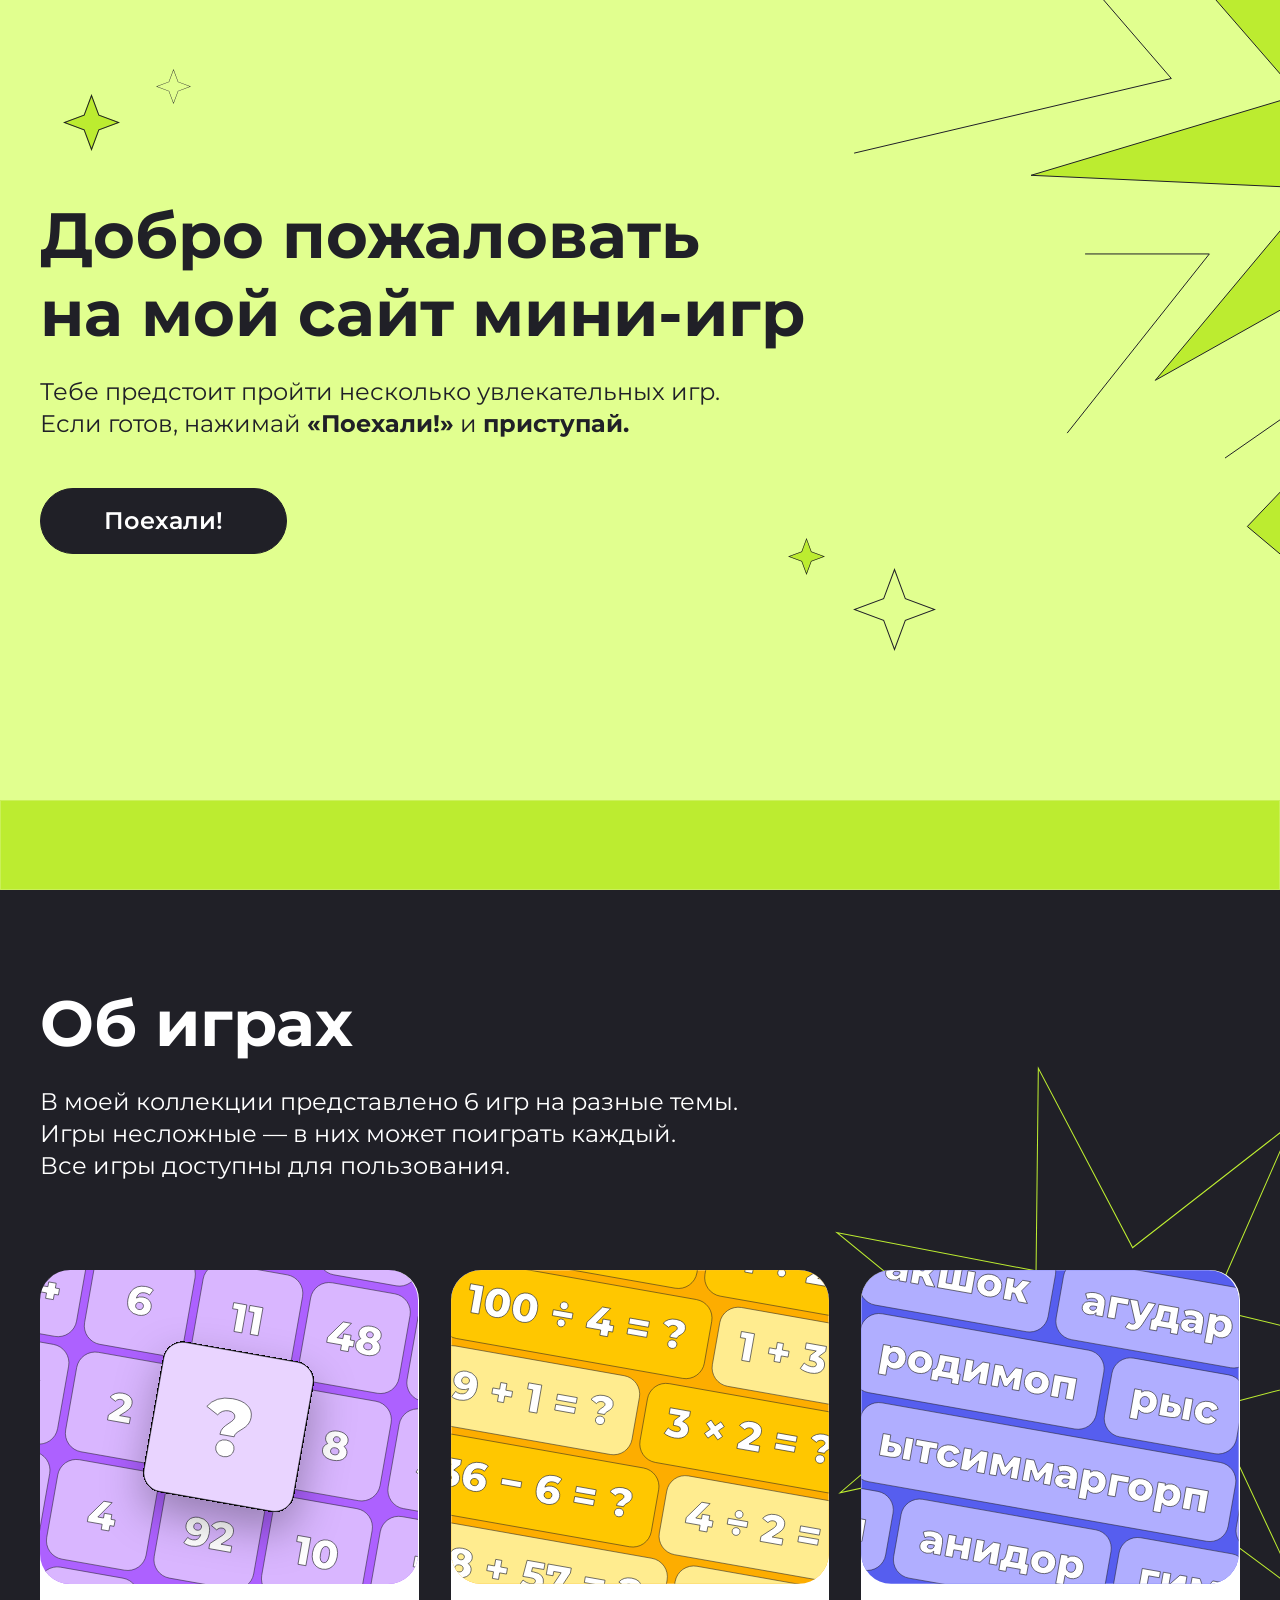
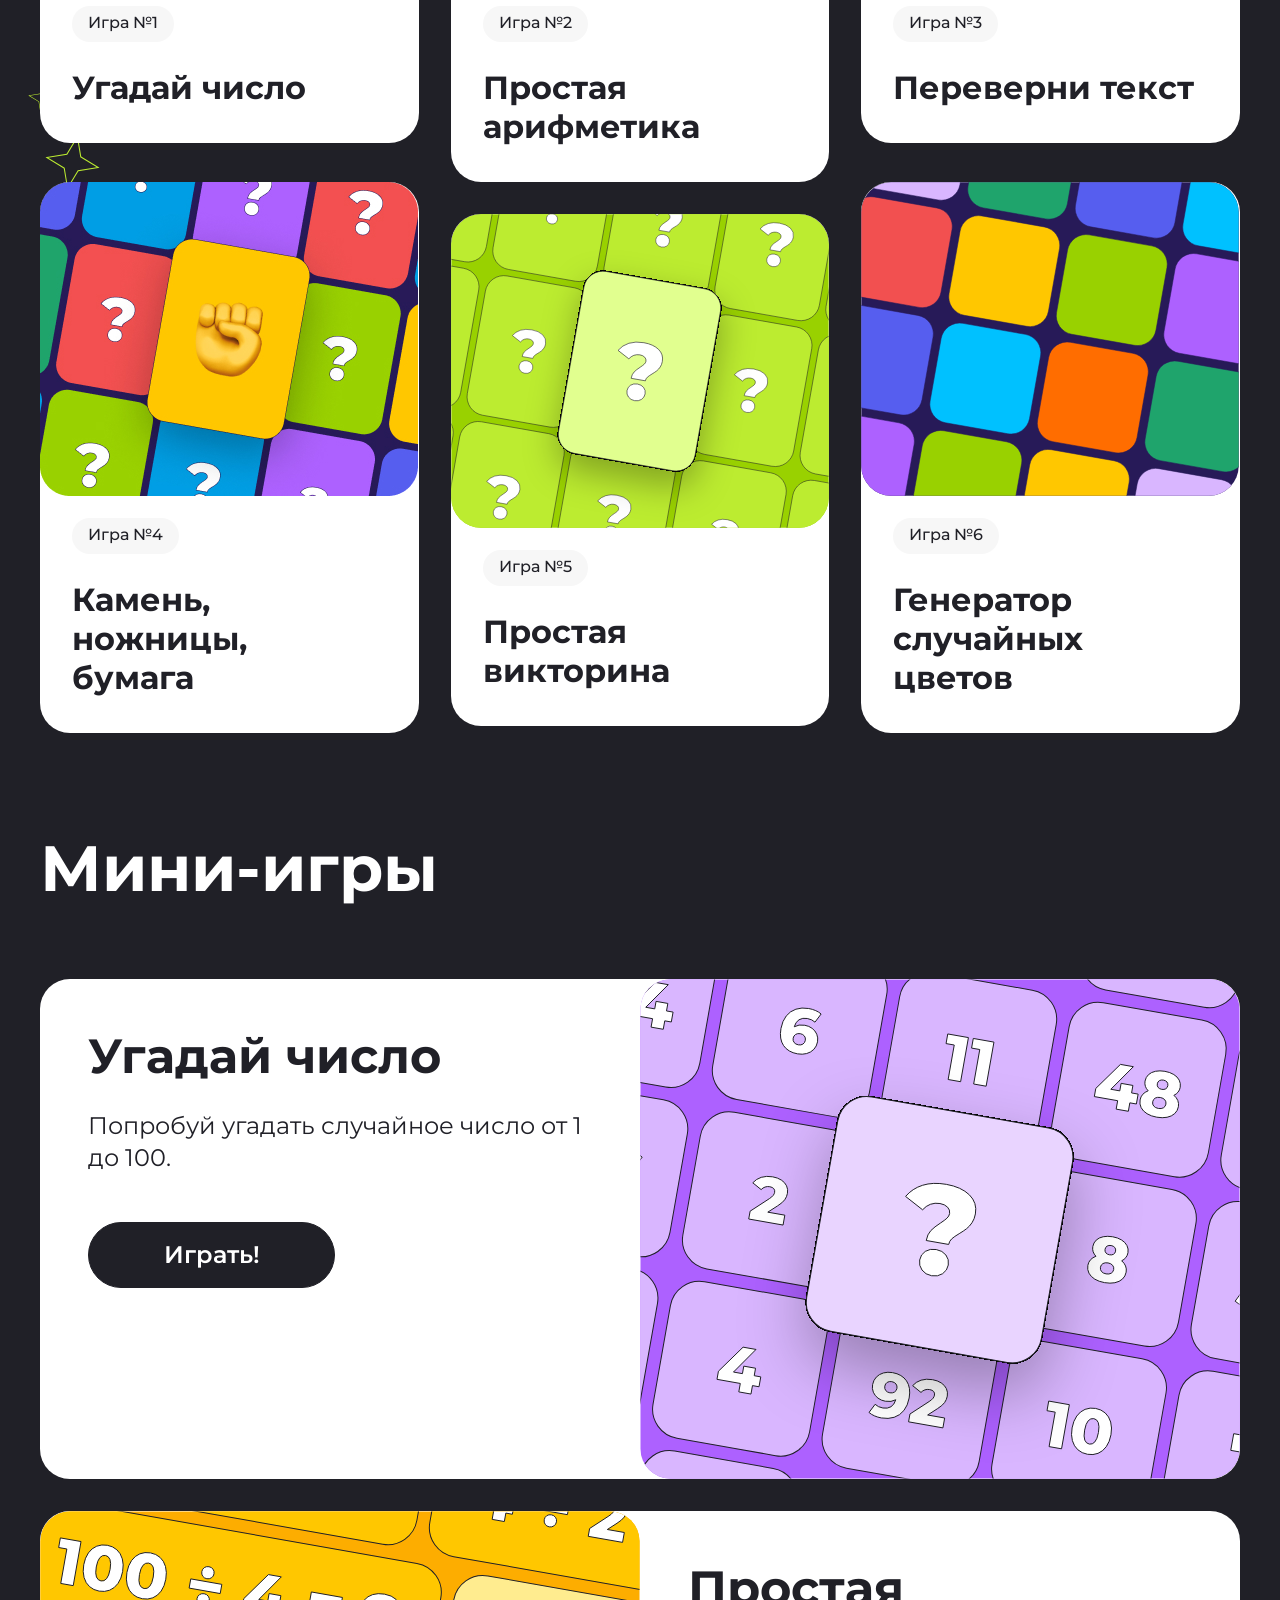
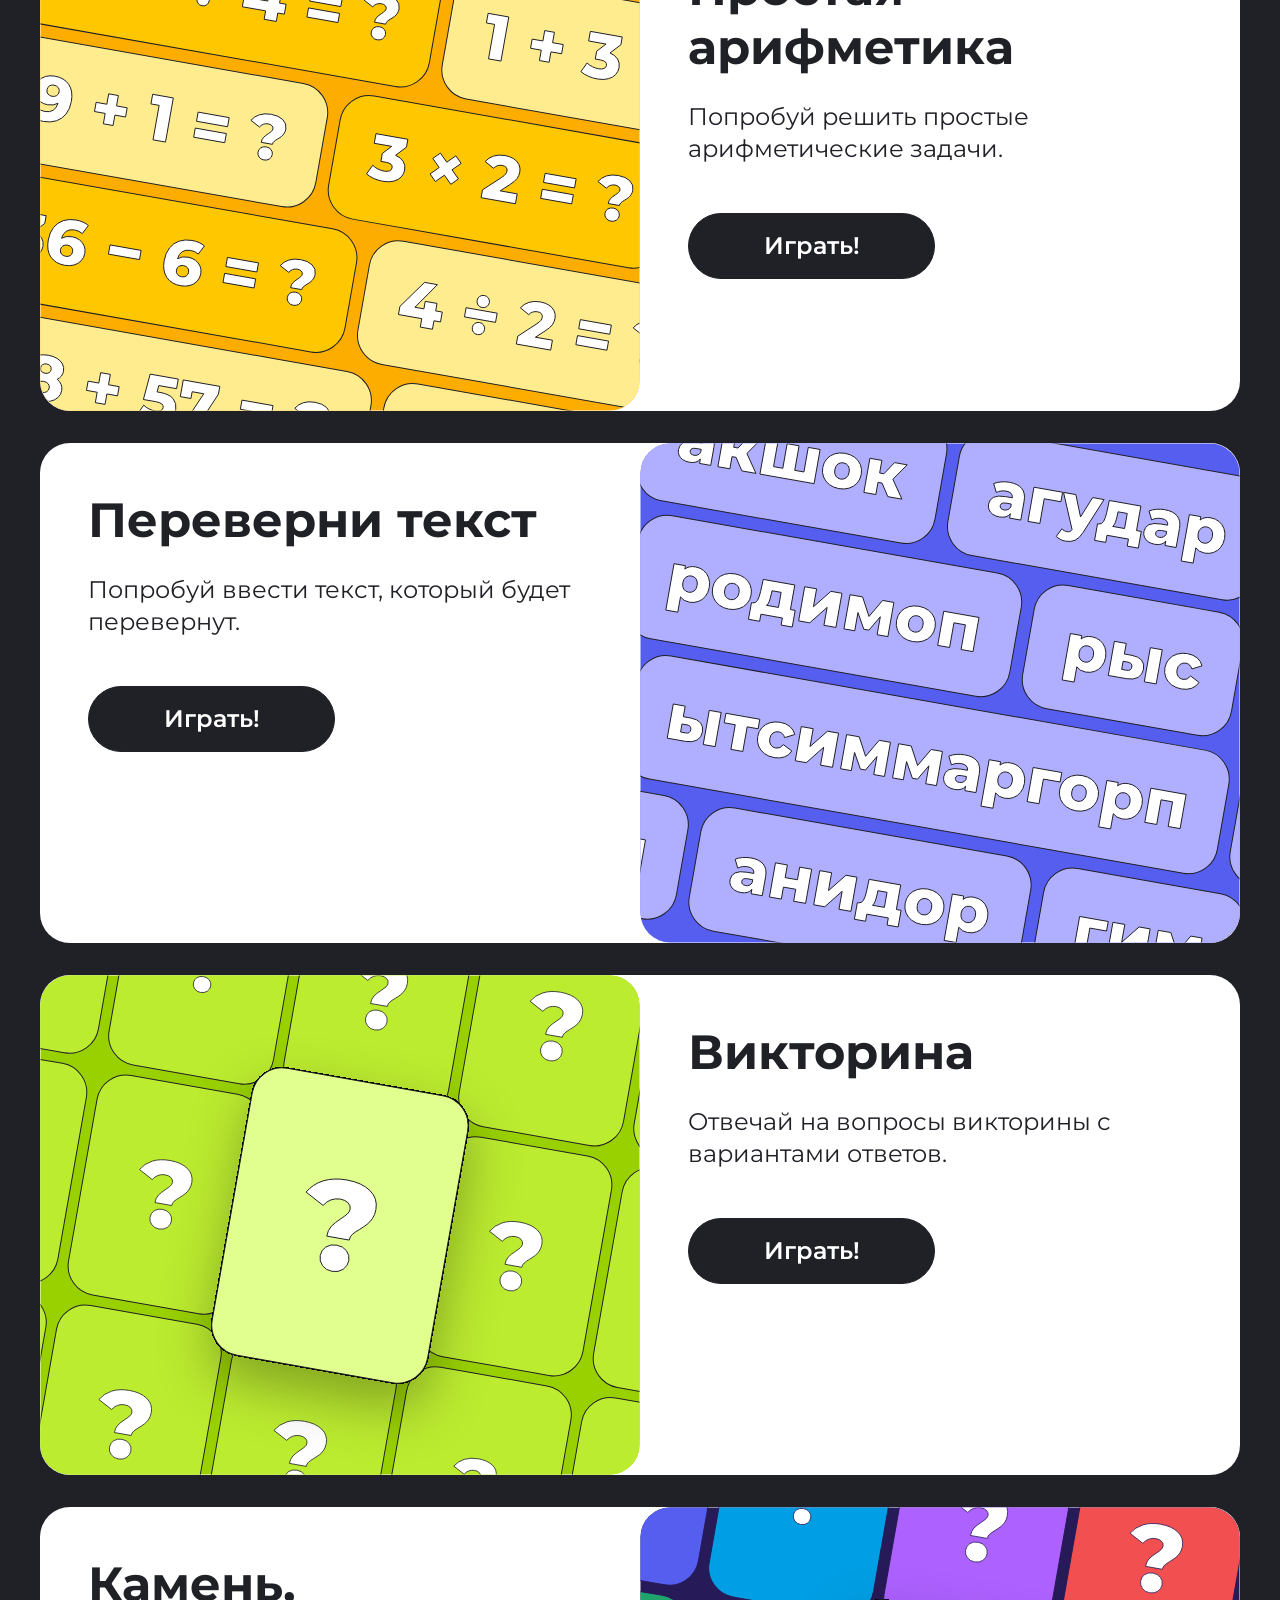
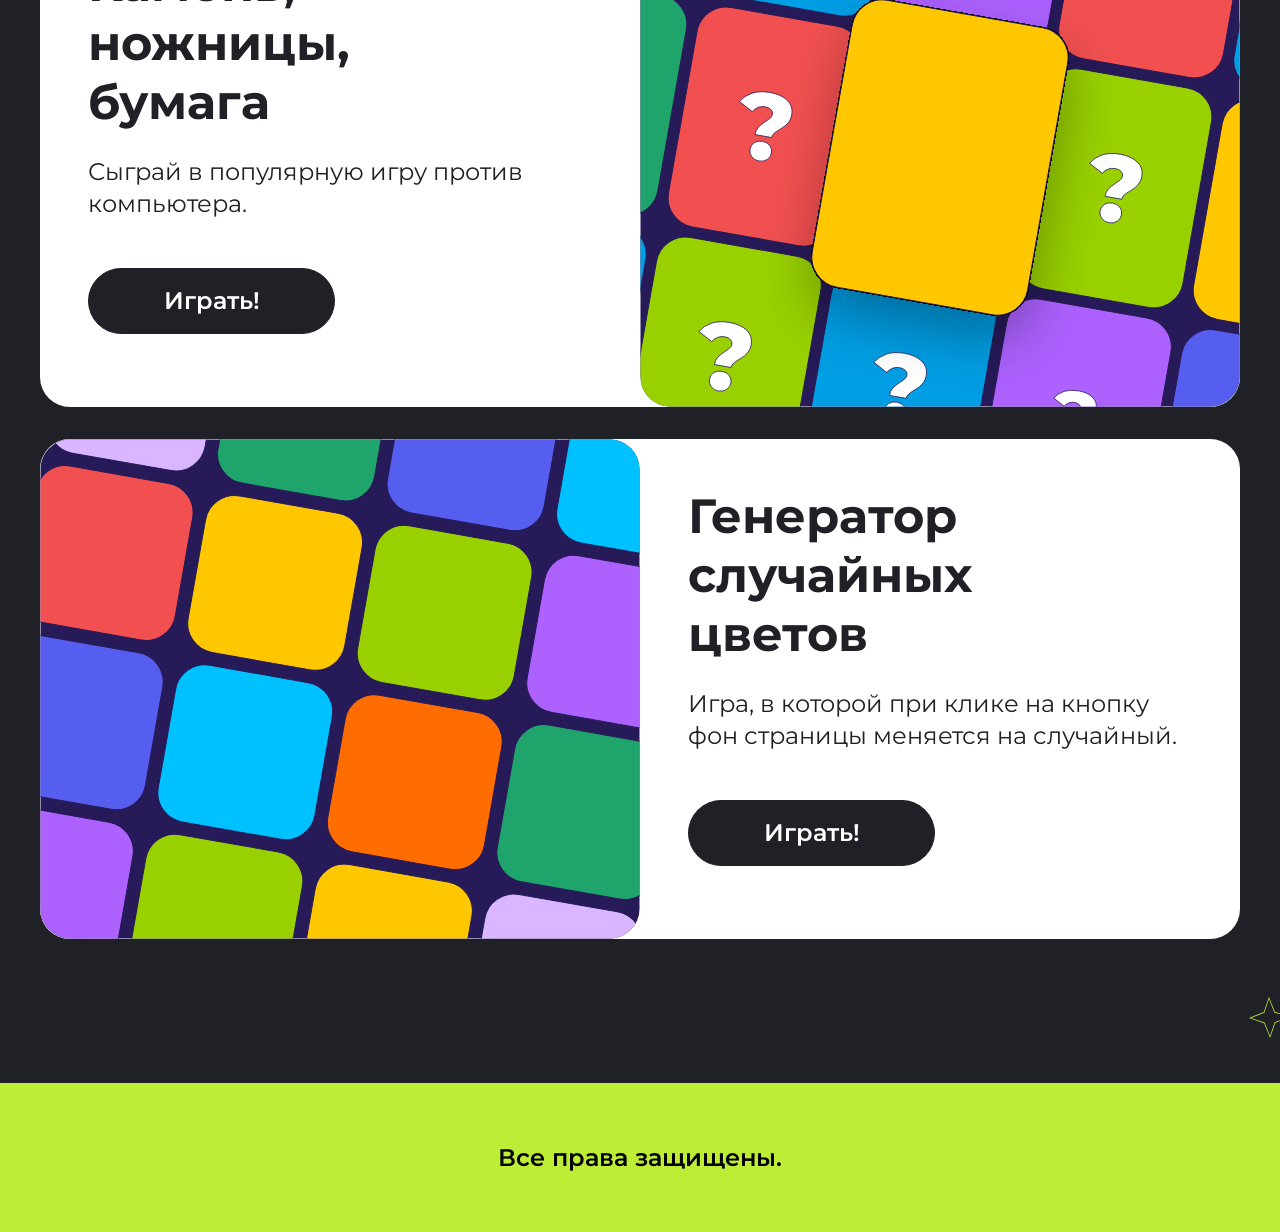
==== index.html @ 707f9a3f "fixed mistakes" ====
<!DOCTYPE html>
<html lang="en">
<head>
    <meta charset="UTF-8">
    <meta name="viewport" content="width=device-width, initial-scale=1.0">
    <title>Mini games Site</title>
    <link rel="preconnect" href="https://fonts.googleapis.com">
    <link rel="preconnect" href="https://fonts.gstatic.com" crossorigin>
    <link href="https://fonts.googleapis.com/css2?family=Montserrat:ital,wght@0,100..900;1,100..900&display=swap" rel="stylesheet">
    <link rel="stylesheet" href="style.css">
</head>
<body>
    <header class="header">
        <img class="header__bigstar" src="./gamesitepics/stargroup.svg" alt="stars">
        <img class="header__smallstar1" src="./gamesitepics/Star_2.svg" alt="smallstar">
        <img class="header__smallstar2" src="./gamesitepics/Star_4.svg" alt="smallstar">
        <img class="header__smallstar3" src="./gamesitepics/Star_4.svg" alt="smallstar">
        <img class="header__smallstar4" src="./gamesitepics/Star_2.svg" alt="smallstar">

        <div class="menu-mobile">
            <img class="mobilestar" src="./gamesitepics/mobilestar.svg" alt="mobilestar">
        </div>
        
        <section class="head center">
            <h1 class="head__heading center">Добро пожаловать <br> на мой сайт мини-игр</h1>
            <p class="head__paragraph center">Тебе предстоит пройти несколько увлекательных игр. Если готов, нажимай <b>«Поехали!»</b> и <b>приступай.</b></p>
            <a class="button head__button center" href="#game-box">Поехали!</a>
        </section>
    </header>  

    <section class="line">
        <div class="line__box">
            
        </div>
    </section>

    <section class="game-box center" id="game-box">
        <div class="game-box__desc">
            <img class="game-box__star1" src="./gamesitepics/Star_1.svg" alt="star">
            <img class="game-box__star2" src="./gamesitepics/Star_green.svg" alt="star">
            <img class="game-box__star3" src="./gamesitepics/Star_green.svg" alt="star">
            <section class="center">
                <h2 class="game-box__heading">Об играх</h2>
                <p class="game-box__paragraph">В моей коллекции представлено 6 игр на разные темы.
                <br>Игры несложные — в них может поиграть каждый.
                <br>Все игры доступны для пользования.</p>
            </section>
        </div>
        <section class="game center">
            <a class="game__item game__item_1" href="#chislo">
                <div class="game__item-box">
                    <p class="game__item-number">Игра №1</p> 
                    <h3 class="game__item-name">Угадай число</h3>   
                </div>
            </a>
            <a class="game__item game__item_2 game__item_big" href="#simple">
                <div class="game__item-box">
                    <p class="game__item-number">Игра №2</p> 
                    <h3 class="game__item-name">Простая арифметика</h3> 
                </div>
            </a>
            <a class="game__item game__item_3" href="#text">
                <div class="game__item-box">
                    <p class="game__item-number">Игра №3</p> 
                    <h3 class="game__item-name">Переверни текст</h3> 
                </div>
            </a>
            <a class="game__item game__item_4 game__item_biggest" href="#stone">
                <div class="game__item-box">
                    <p class="game__item-number">Игра №4</p> 
                    <h3 class="game__item-name">Камень, ножницы, <br>бумага</h3> 
                </div>
            </a>
            <a class="game__item game__item_5 game__item_big" href="#viktorina">
                <div class="game__item-box">
                    <p class="game__item-number">Игра №5</p> 
                    <h3 class="game__item-name">Простая викторина</h3> 
                </div>
            </a>
            <a class="game__item game__item_6 game__item_biggest" href="#colors">
                <div class="game__item-box">
                    <p class="game__item-number">Игра №6</p> 
                    <h3 class="game__item-name">Генератор случайных цветов</h3> 
                </div>
            </a>
        </section>    
    </section>

    <section class="games-box center">
        <div>
            <img class="games-box__star1" src="./gamesitepics/Star_green.svg" alt="star">
            <img class="games-box__star2" src="./gamesitepics/Star_green.svg" alt="star">
            <h2 class="games-box__heading">Мини-игры</h2>
        </div>

        <section class="games">
            <div class="games__item" id="chislo">
                
                <div class="games__item-box"> 
                    <h2 class="games__item-name">Угадай число</h2>   
                    <p class="games__item-desc">Попробуй угадать случайное число от 1 до 100.</p>
                    <a class="button games__item-button" href="#game-box">Играть!</a>
                </div>
                
                <img class="games__item-image" src="./gamesitepics/game_1_1.svg" alt="game">
                
            </div>
            <div class="games__item  games__item-mobile" id="simple">
                
                <img class="games__item-image" src="./gamesitepics/game_2_2.svg" alt="game">
                
                <div class="games__item-box"> 
                    <h2 class="games__item-name">Простая арифметика</h2> 
                    <p class="games__item-desc">Попробуй решить простые арифметические задачи.</p>
                    <a class="button games__item-button" href="#game-box">Играть!</a>
                 </div>

            </div>
            <div class="games__item" id="text">
                
                <div class="games__item-box"> 
                    <h2 class="games__item-name">Переверни текст</h2> 
                    <p class="games__item-desc">Попробуй ввести текст, который будет перевернут.</p>
                    <a class="button games__item-button" href="#game-box">Играть!</a>
                </div>
                
                <img class="games__item-image" src="./gamesitepics/game_3_3.svg" alt="game">
                
            </div>
            <div class="games__item games__item-mobile" id="viktorina">
                
                <img class="games__item-image" src="./gamesitepics/game_4_4.svg" alt="game">
                
                <div class="games__item-box"> 
                    <h2 class="games__item-name">Викторина</h2> 
                    <p class="games__item-desc">Отвечай на вопросы викторины с вариантами ответов.</p>
                    <a class="button games__item-button" href="#game-box">Играть!</a>
                </div>
            
            </div>
            <div class="games__item" id="stone">
                
                <div class="games__item-box"> 
                    <h2 class="games__item-name">Камень, <br>ножницы, <br>бумага</h2> 
                    <p class="games__item-desc">Сыграй в популярную игру против компьютера.</p>
                    <a class="button games__item-button" href="#game-box">Играть!</a>
                </div>
                
                <img class="games__item-image" src="./gamesitepics/game_5_5.svg" alt="game">
                
            </div>
            <div class="games__item games__item-mobile" id="colors">
                
                <img class="games__item-image" src="./gamesitepics/game_6_6.svg" alt="game">
                
                <div class="games__item-box"> 
                    <h2 class="games__item-name">Генератор случайных <br>цветов</h2> 
                    <p class="games__item-desc">Игра, в которой при клике на кнопку фон страницы меняется на случайный.</p>
                    <a class="button games__item-button" href="#game-box">Играть!</a>
                </div>
            
            </div>
        </section>  
        
        <div>
            <img class="games-box__star3" src="./gamesitepics/Star_green.svg" alt="star">
            <img class="games-box__star4" src="./gamesitepics/Star_green.svg" alt="star">
        </div>  

    </section>   
    
    <footer class="footer">
        <h3 class="footer-content">Все права защищены.</h3>
    </footer>
</body>
</html>
---- style.css ----
* {
  margin: 0;
  padding: 0;
  box-sizing: border-box;
}

body {
  font-family: "Montserrat", sans-serif;
  font-optical-sizing: auto;
  font-weight: normal;
  font-style: normal;
}

button {
  cursor: pointer;
  font-family: inherit;
}

.center {
  padding-left: calc(50% - 600px);
  padding-right: calc(50% - 600px);
}

.header {
  height: 800px;
  width: 100%;
  background: rgb(225, 255, 143);
  background-repeat: no-repeat;
  overflow: hidden;
  position: relative;
}
.header__bigstar {
  position: absolute;
  width: 749.55px;
  width: 1074px;
  height: 1130.46px;
  left: 854px;
  right: -488px;
  top: -333.46px;
  bottom: 3px;
}
.header__smallstar1 {
  position: absolute;
  width: 57px;
  height: 57px;
  left: 63px;
  top: 94px;
  color: rgb(188, 236, 48);
}
.header__smallstar2 {
  position: absolute;
  width: 83px;
  height: 83px;
  left: calc(100% - 427px);
  top: calc(100% - 232px);
}
.header__smallstar3 {
  position: absolute;
  width: 35px;
  height: 35px;
  left: 156px;
  top: 69px;
}
.header__smallstar4 {
  position: absolute;
  width: 37px;
  height: 37px;
  left: calc(100% - 492px);
  top: calc(100% - 262px);
  box-sizing: border-box;
  color: rgb(188, 236, 48);
}

.menu-mobile {
  display: none;
}

.head {
  display: flex;
  flex-wrap: wrap;
  flex-direction: column;
  justify-content: flex-start;
  padding-top: 196px;
  display: flex;
  flex-direction: column;
}
.head__heading {
  color: rgb(32, 32, 39);
  font-size: 64px;
  font-weight: 700;
  line-height: 78px;
  letter-spacing: 0px;
  text-align: left;
}
.head__paragraph {
  max-width: 720px;
  color: rgb(32, 32, 39);
  font-size: 24px;
  font-weight: 400;
  line-height: 32px;
  letter-spacing: 0px;
  text-align: left;
  margin-top: 24px;
}
.head__paragraph_mobile {
  display: none;
}

.button {
  width: 247px;
  height: 66px;
  margin-top: 48px;
  display: flex;
  flex-direction: row;
  justify-content: center;
  align-items: center;
  gap: 10;
  padding: 16px 28px 16px 28px;
  box-sizing: border-box;
  border: 1px solid rgb(32, 32, 39);
  border-radius: 60px;
  background: rgb(32, 32, 39);
  color: rgb(255, 255, 255);
  font-size: 24px;
  font-weight: 600;
  line-height: 142%;
  letter-spacing: 0%;
  text-align: center;
  text-decoration: none;
}

.button:hover {
  background: rgb(252, 252, 252);
  color: black;
}

.line {
  position: relative;
  width: 100%;
  height: 90px;
  display: flex;
  flex-direction: column;
  justify-content: flex-start;
  align-items: flex-start;
  gap: 10;
  box-sizing: border-box;
  border: 1px solid rgba(255, 255, 255, 0.2);
  -webkit-backdrop-filter: blur(50px);
          backdrop-filter: blur(50px);
  background: rgb(188, 236, 48);
}

.game-box {
  position: relative;
  background: rgb(32, 32, 39);
  display: flex;
  flex-direction: column;
  justify-content: flex-start;
  gap: 24;
  overflow: hidden;
}
.game-box__star1 {
  position: absolute;
  width: 585px;
  height: 585px;
  left: calc(100% - 457px);
  top: calc(100% - 1324px);
  transform: rotate(-6.77deg);
}
.game-box__star2 {
  position: absolute;
  width: 55px;
  height: 55px;
  left: 45px;
  top: calc(100% - 648px);
  transform: rotate(5.45deg);
}
.game-box__star3 {
  position: absolute;
  width: 31px;
  height: 31px;
  left: 28px;
  top: calc(100% - 700px);
  transform: rotate(5.45deg);
}
.game-box__desc {
  display: flex;
  flex-direction: column;
  padding-top: 94px;
}
.game-box__heading {
  align-items: center;
  color: rgb(255, 255, 255);
  font-family: inherit;
  font-size: 64px;
  font-weight: 700;
  line-height: 78px;
  letter-spacing: 0px;
  text-align: left;
}
.game-box__paragraph {
  align-items: center;
  order: 1;
  flex-grow: 0;
  margin: 24px 0px;
  color: rgb(255, 255, 255);
  font-family: inherit;
  font-size: 24px;
  font-weight: 400;
  line-height: 32px;
  letter-spacing: 0px;
  text-align: left;
}

.game {
  display: grid;
  gap: 32px;
  grid-template-columns: repeat(12, 1fr);
  justify-content: space-between;
  margin-top: 64px;
  margin-bottom: 50px;
}
.game__item {
  height: 473px;
  grid-column: span 4;
  background-color: white;
  color: black;
  font-style: normal;
  font-size: 34px;
  font-weight: 600;
  line-height: 41px;
  display: flex;
  justify-content: start;
  align-items: end;
  z-index: 1;
  border-radius: 30px;
  text-decoration: none;
}
.game__item_big {
  height: 512px;
}
.game__item_biggest {
  height: 551px;
  margin-top: -32px;
}
.game__item_1 {
  background-image: url(./gamesitepics/game_1.svg);
  background-repeat: no-repeat;
}
.game__item_2 {
  background-image: url(./gamesitepics/game_2.svg);
  background-repeat: no-repeat;
}
.game__item_3 {
  background-image: url(./gamesitepics/game_3.svg);
  background-repeat: no-repeat;
}
.game__item_4 {
  background-image: url(./gamesitepics/game_4.jpg);
  background-repeat: no-repeat;
}
.game__item_5 {
  background-image: url(./gamesitepics/game_5.svg);
  background-repeat: no-repeat;
}
.game__item_6 {
  background-image: url(./gamesitepics/game_6.svg);
  background-repeat: no-repeat;
}
.game__item-box {
  display: flex;
  flex-direction: column;
  row-gap: 26px;
  justify-content: flex-start;
  align-items: flex-start;
  padding: 32px 32px 36px 32px;
}
.game__item-number {
  box-sizing: border-box;
  display: flex;
  flex-direction: row;
  justify-content: center;
  padding: 8px 16px 10px 16px;
  border-radius: 52.58px;
  background: rgb(247, 247, 247);
  color: rgb(32, 32, 39);
  font-family: Montserrat;
  font-size: 16px;
  font-weight: 500;
  line-height: 110%;
  letter-spacing: 0px;
  text-align: left;
}
.game__item-name {
  color: rgb(32, 32, 39);
  font-family: Montserrat;
  font-size: 32px;
  font-weight: 700;
  line-height: 39px;
  letter-spacing: 0px;
  text-align: left;
}
.game__item:hover {
  transform: scale(1.1);
}

.games-box {
  position: relative;
  height: 100%;
  background: rgb(32, 32, 39);
  display: flex;
  flex-direction: column;
  justify-content: flex-start;
  overflow: hidden;
}
.games-box__star1 {
  position: absolute;
  width: 35.15px;
  height: 35.15px;
  left: 1281.33px;
  margin-top: 93px;
}
.games-box__star2 {
  position: absolute;
  width: 68.86px;
  height: 68.86px;
  left: 1326.54px;
  margin-top: 126px;
}
.games-box__star3 {
  position: absolute;
  width: 69px;
  height: 69px;
  left: 1319px;
  bottom: 65px;
  transform: rotate(-5.45deg);
}
.games-box__star4 {
  position: absolute;
  width: 41px;
  height: 41px;
  left: 1249px;
  bottom: 45px;
  transform: rotate(-7.08deg);
}
.games-box__heading {
  color: rgb(255, 255, 255);
  font-size: 64px;
  font-weight: 700;
  line-height: 78px;
  letter-spacing: 0px;
  text-align: left;
  margin-top: 46px;
}

.games {
  display: grid;
  gap: 32px;
  grid-template-columns: repeat(12, 1fr);
  margin-top: 72px;
  margin-bottom: 144px;
}
.games__item {
  width: 100%;
  grid-column: span 12;
  background-color: white;
  color: black;
  display: flex;
  flex-direction: row;
  justify-content: space-between;
  align-items: flex-start;
  border-radius: 30px;
}
.games__item-box {
  display: flex;
  flex-direction: column;
  max-width: 600px;
  max-height: 500px;
  justify-content: flex-start;
  align-items: flex-start;
  padding: 48px;
}
.games__item-name {
  color: rgb(32, 32, 39);
  font-size: 48px;
  font-weight: 700;
  line-height: 59px;
  letter-spacing: 0px;
  text-align: left;
}
.games__item-desc {
  color: rgb(32, 32, 39);
  font-size: 24px;
  font-weight: 400;
  line-height: 32px;
  letter-spacing: 0px;
  text-align: left;
  padding-top: 24px;
}
.games__item-image {
  display: flex;
  max-height: 500px;
}

.footer {
  background: rgb(189, 237, 53);
}
.footer-content {
  padding: 60px;
  color: rgb(0, 0, 0);
  font-size: 24px;
  font-weight: 600;
  line-height: 29px;
  letter-spacing: 0px;
  text-align: center;
}

@media (max-width: 767px) {
  * {
    margin: 0;
    padding: 0;
  }
  .center {
    padding-left: 16px;
    padding-right: 16px;
  }
  .header {
    padding-left: 16px;
    padding-right: 16px;
    height: 700px;
  }
  .header__bigstar {
    display: none;
  }
  .header__smallstar1 {
    width: 35px;
    height: 35px;
    left: 38px;
    top: 97px;
  }
  .header__smallstar2 {
    width: 39px;
    height: 41px;
    left: 304px;
    top: 620px;
  }
  .header__smallstar3 {
    width: 21px;
    height: 21px;
    left: 92px;
    top: 64px;
  }
  .header__smallstar4 {
    width: 18px;
    height: 18px;
    left: 273px;
    top: 597px;
  }
  .menu-mobile {
    display: block;
  }
  .mobilestar {
    position: absolute;
    width: 223.52px;
    height: 238.57px;
    left: 240px;
    top: -90px;
    transform: rotate(108.68deg);
  }
  .head {
    flex-direction: row;
    justify-content: center;
    padding-top: 147px;
  }
  .head__heading {
    color: rgb(32, 32, 39);
    font-size: 40px;
    line-height: 49px;
    letter-spacing: 0px;
    text-align: center;
  }
  .head__paragraph {
    justify-content: center;
    align-items: center;
    padding: 0px;
    font-size: 16px;
    line-height: 20px;
    letter-spacing: 0px;
    text-align: center;
    -moz-column-break-before: unset;
         break-before: unset;
    padding-top: 24px;
  }
  .button {
    margin-top: 32px;
    width: 285px;
    height: 55px;
    font-size: 16px;
    font-weight: 600;
    line-height: 142%;
    letter-spacing: 0%;
    text-align: center;
  }
  .line {
    height: 51px;
  }
  .game-box {
    display: none;
  }
  .games {
    margin-bottom: 49px;
  }
  .games-box__heading {
    font-size: 40px;
    font-weight: 700;
    line-height: 49px;
    letter-spacing: 0px;
    text-align: left;
  }
  .games__item {
    display: flex;
    flex-direction: column-reverse;
    max-width: 343px;
  }
  .games__item-mobile {
    display: flex;
    flex-direction: column;
  }
  .games__item-box {
    padding: 29px 29px 32px 29px;
  }
  .games__item-image {
    width: 343px;
    height: 285px;
  }
  .games__item-name {
    font-size: 32px;
    font-weight: 700;
    line-height: 39px;
    letter-spacing: 0px;
    text-align: left;
  }
  .games__item-desc {
    font-size: 16px;
    font-weight: 400;
    line-height: 20px;
    letter-spacing: 0px;
    text-align: left;
    padding-top: 16px;
  }
}/*# sourceMappingURL=style.css.map */
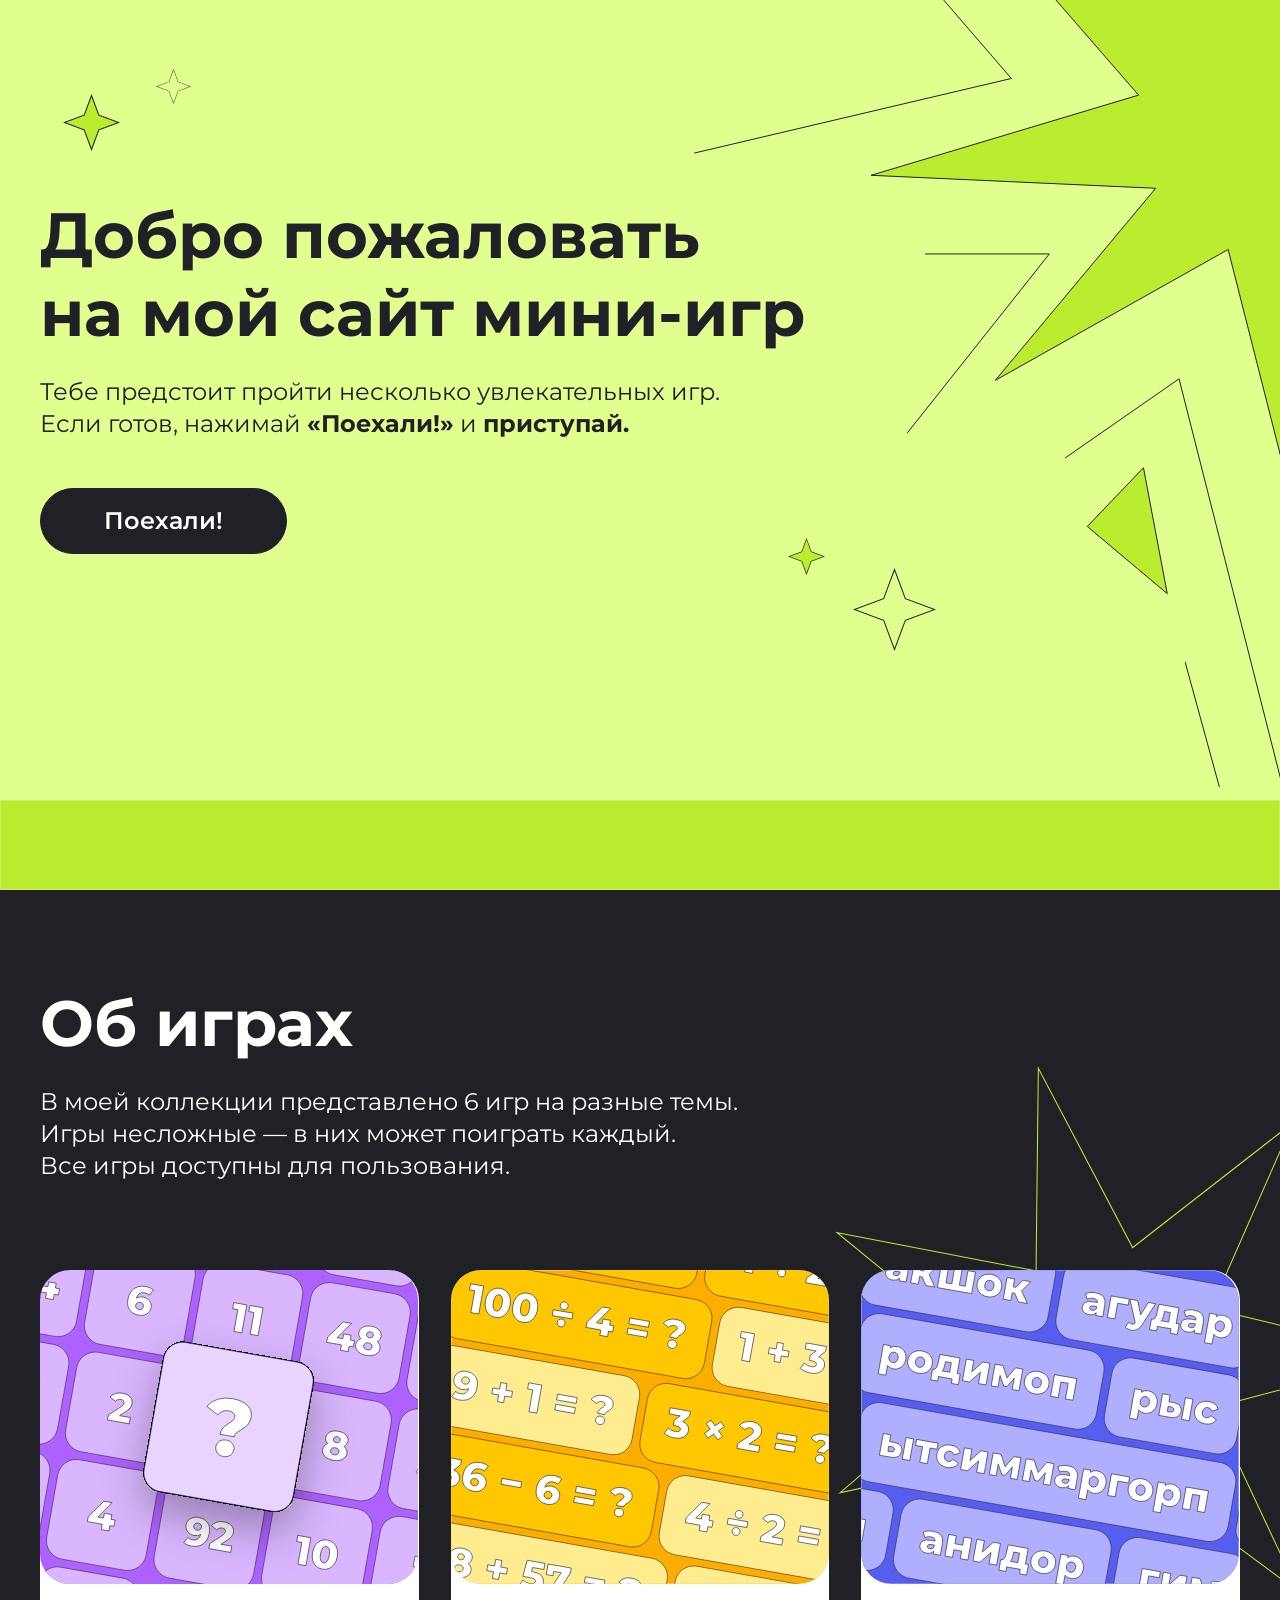
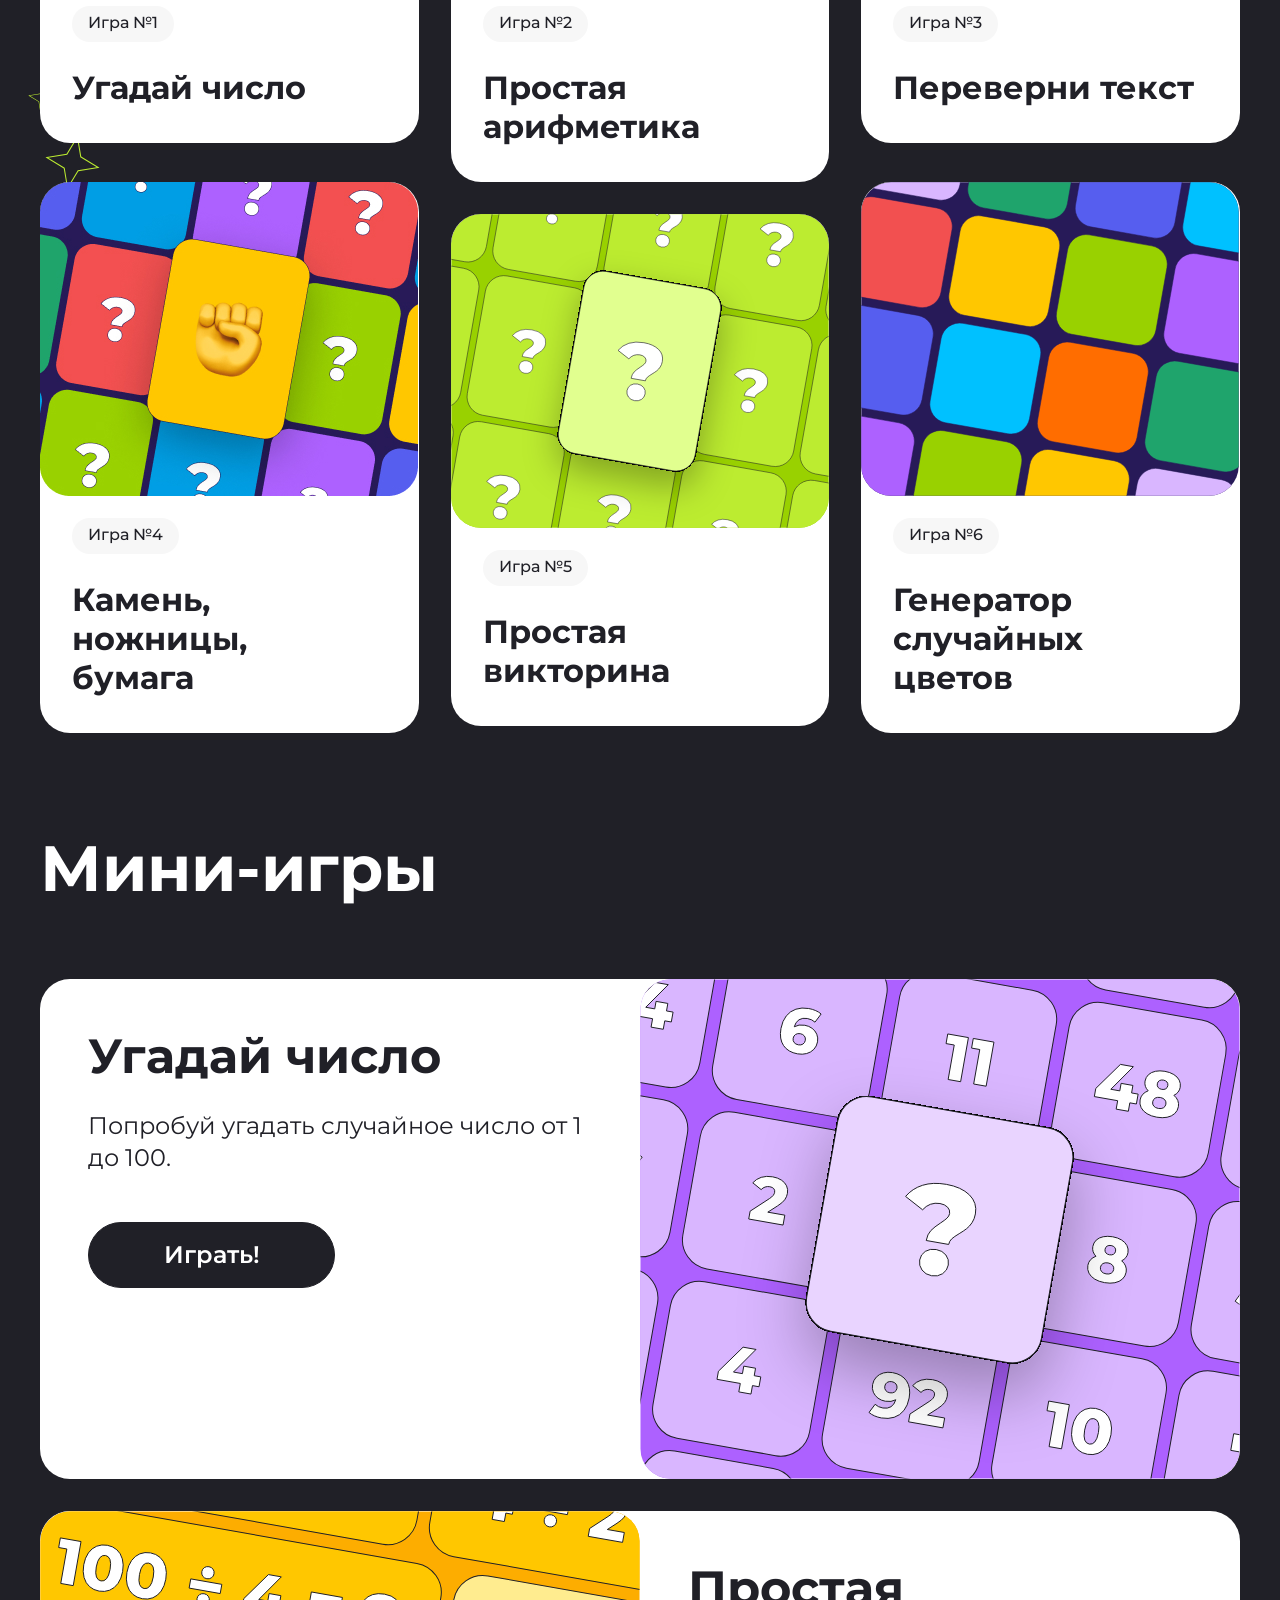
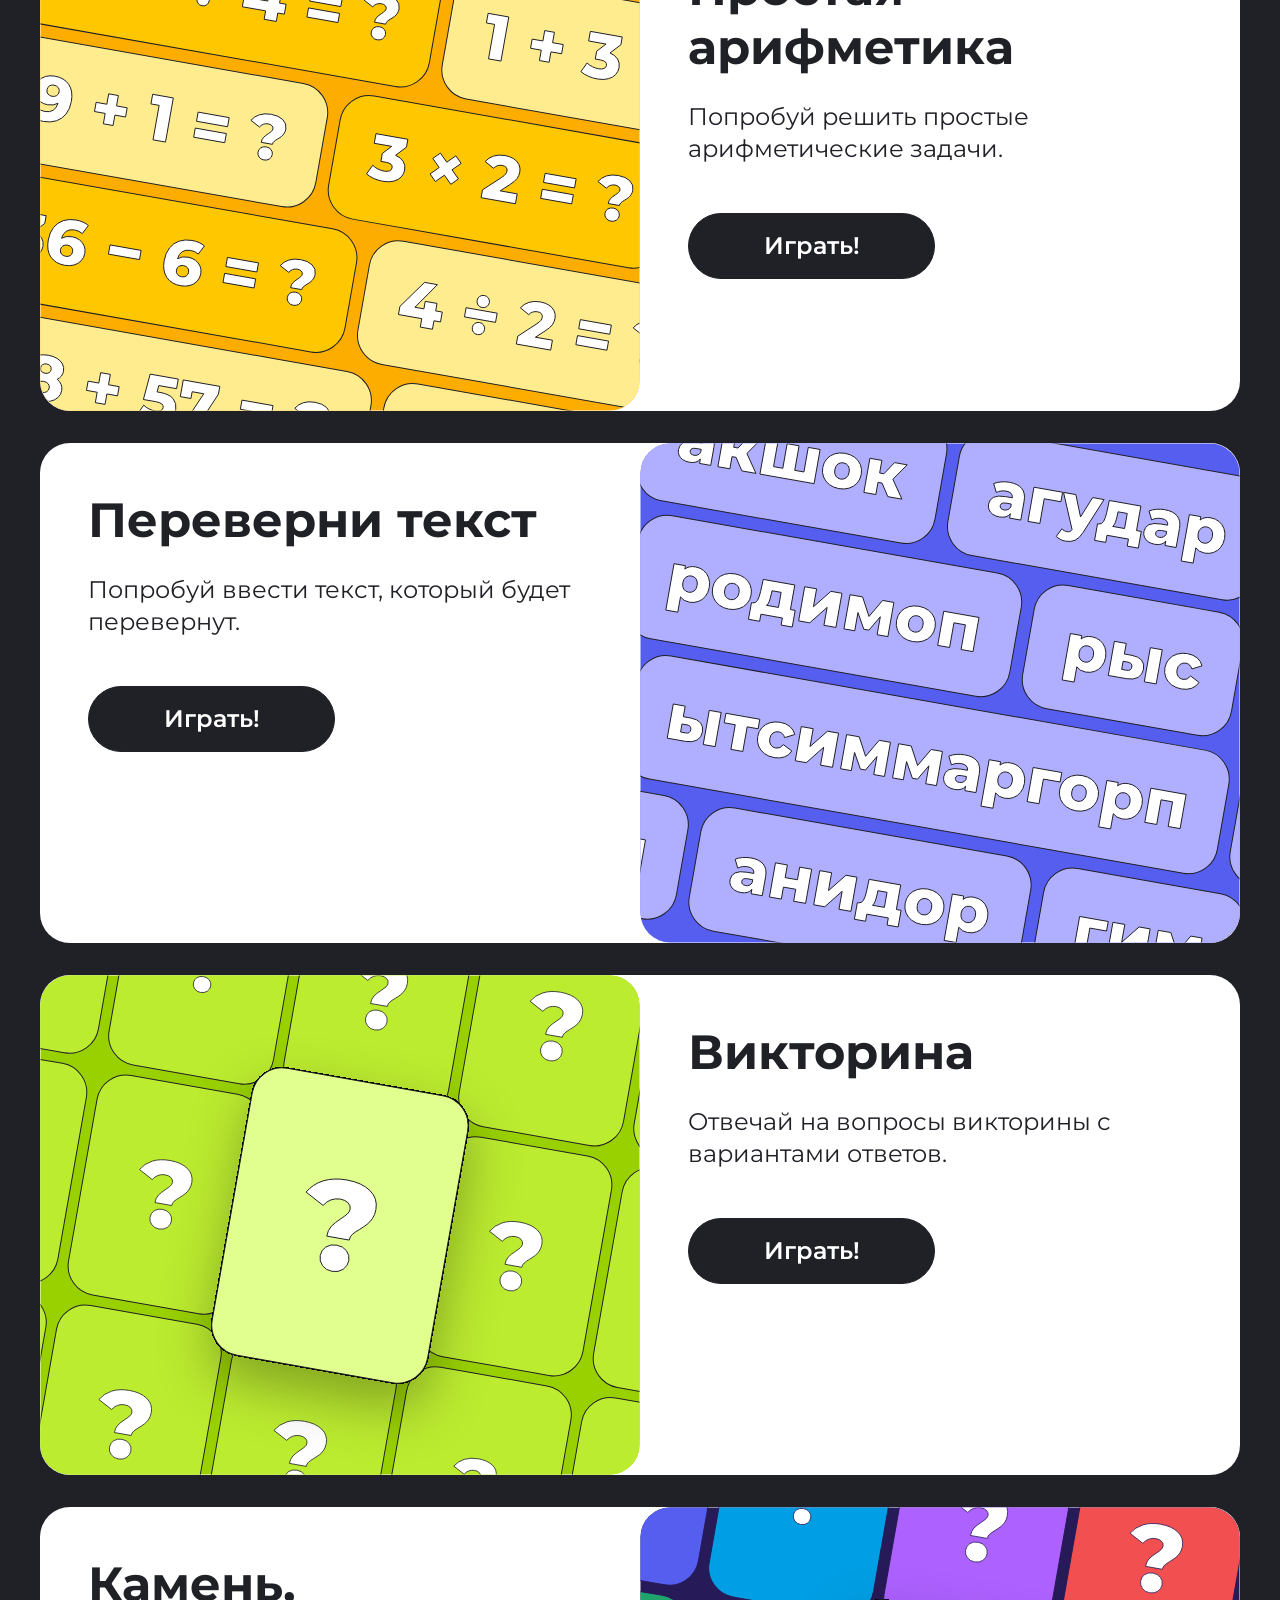
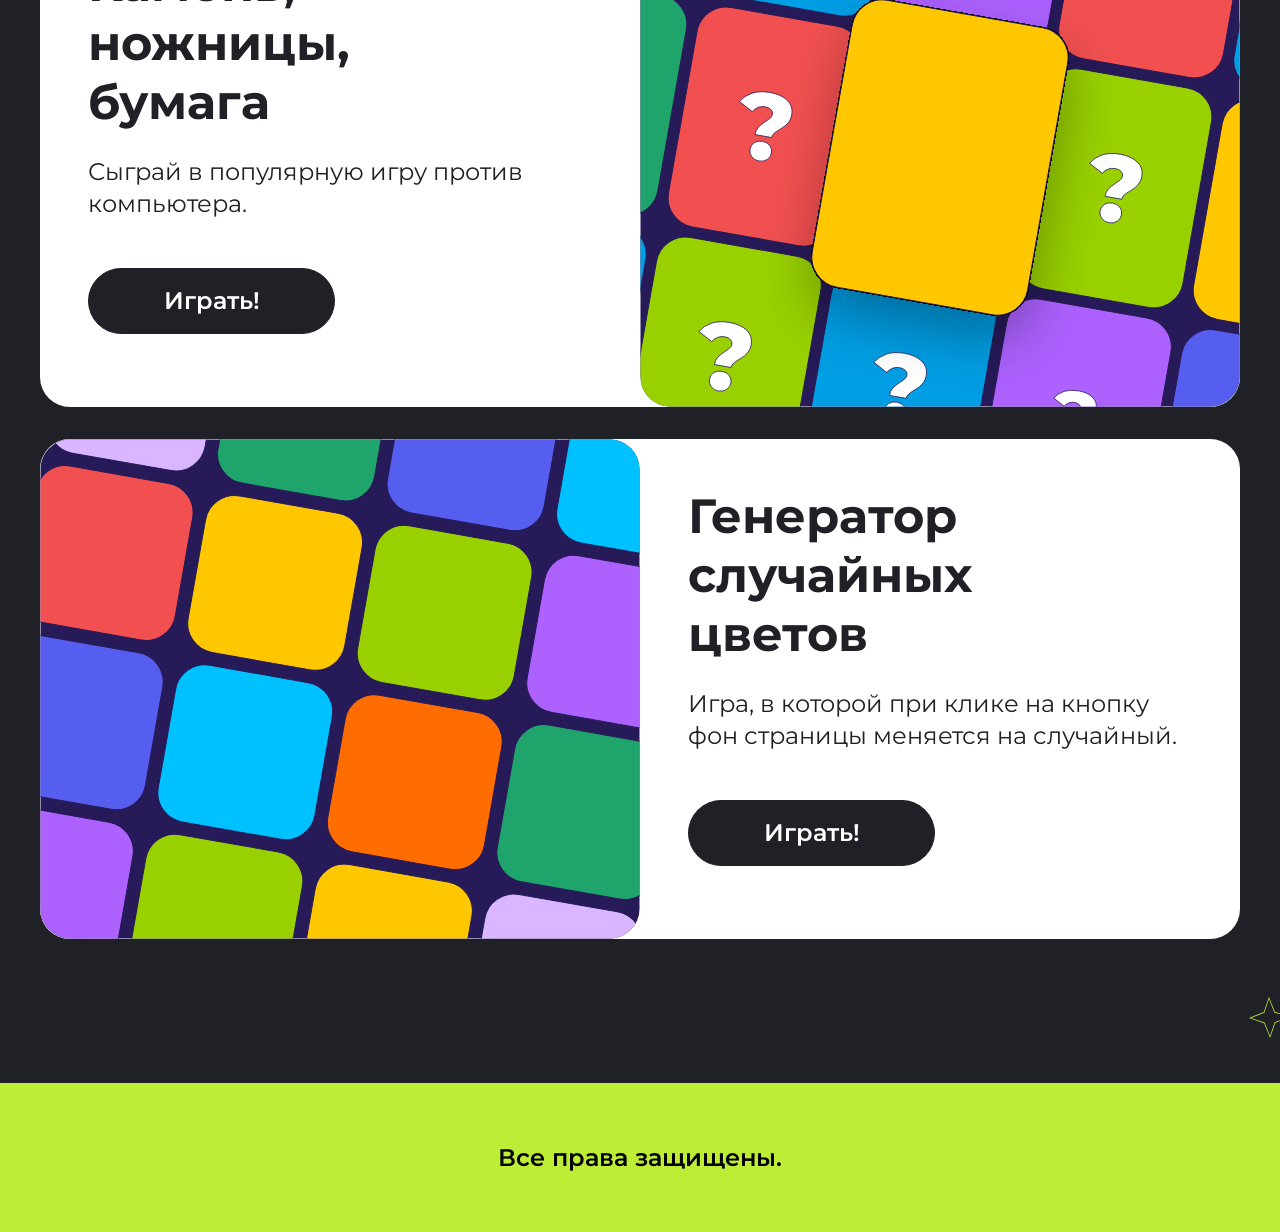
==== commit f06972e7: "finished hw5" ====
--- a/index.html
+++ b/index.html
@@ -99,7 +99,7 @@
                 <div class="games__item-box"> 
                     <h2 class="games__item-name">Угадай число</h2>   
                     <p class="games__item-desc">Попробуй угадать случайное число от 1 до 100.</p>
-                    <a class="button games__item-button" href="#game-box">Играть!</a>
+                    <a class="button games__item-button" href="./hw5-js/game1.html">Играть!</a>
                 </div>
                 
                 <img class="games__item-image" src="./gamesitepics/game_1_1.svg" alt="game">
@@ -171,6 +171,6 @@
     
     <footer class="footer">
         <h3 class="footer-content">Все права защищены.</h3>
-    </footer>
+    </footer>  
 </body>
 </html>
--- a/style.css
+++ b/style.css
@@ -31,10 +31,8 @@
 }
 .header__bigstar {
   position: absolute;
-  width: 749.55px;
   width: 1074px;
   height: 1130.46px;
-  left: 854px;
   right: -488px;
   top: -333.46px;
   bottom: 3px;
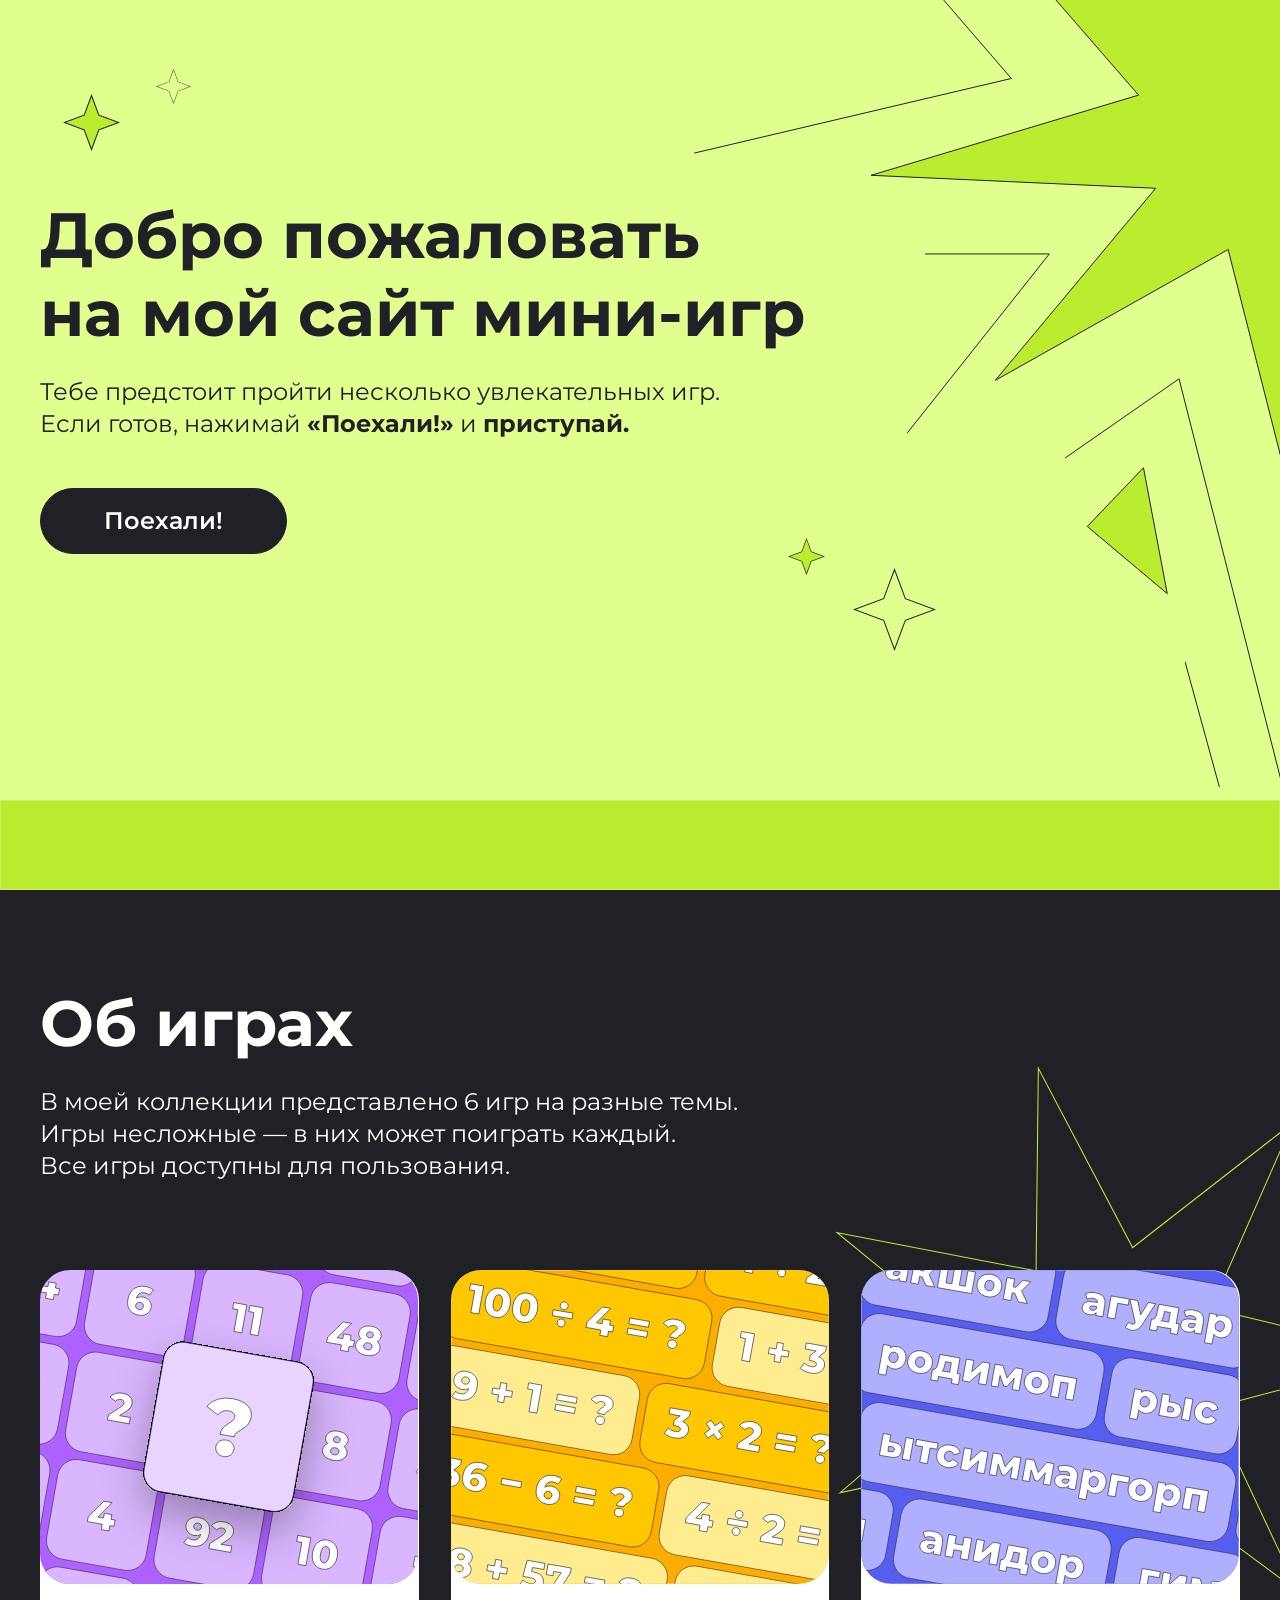
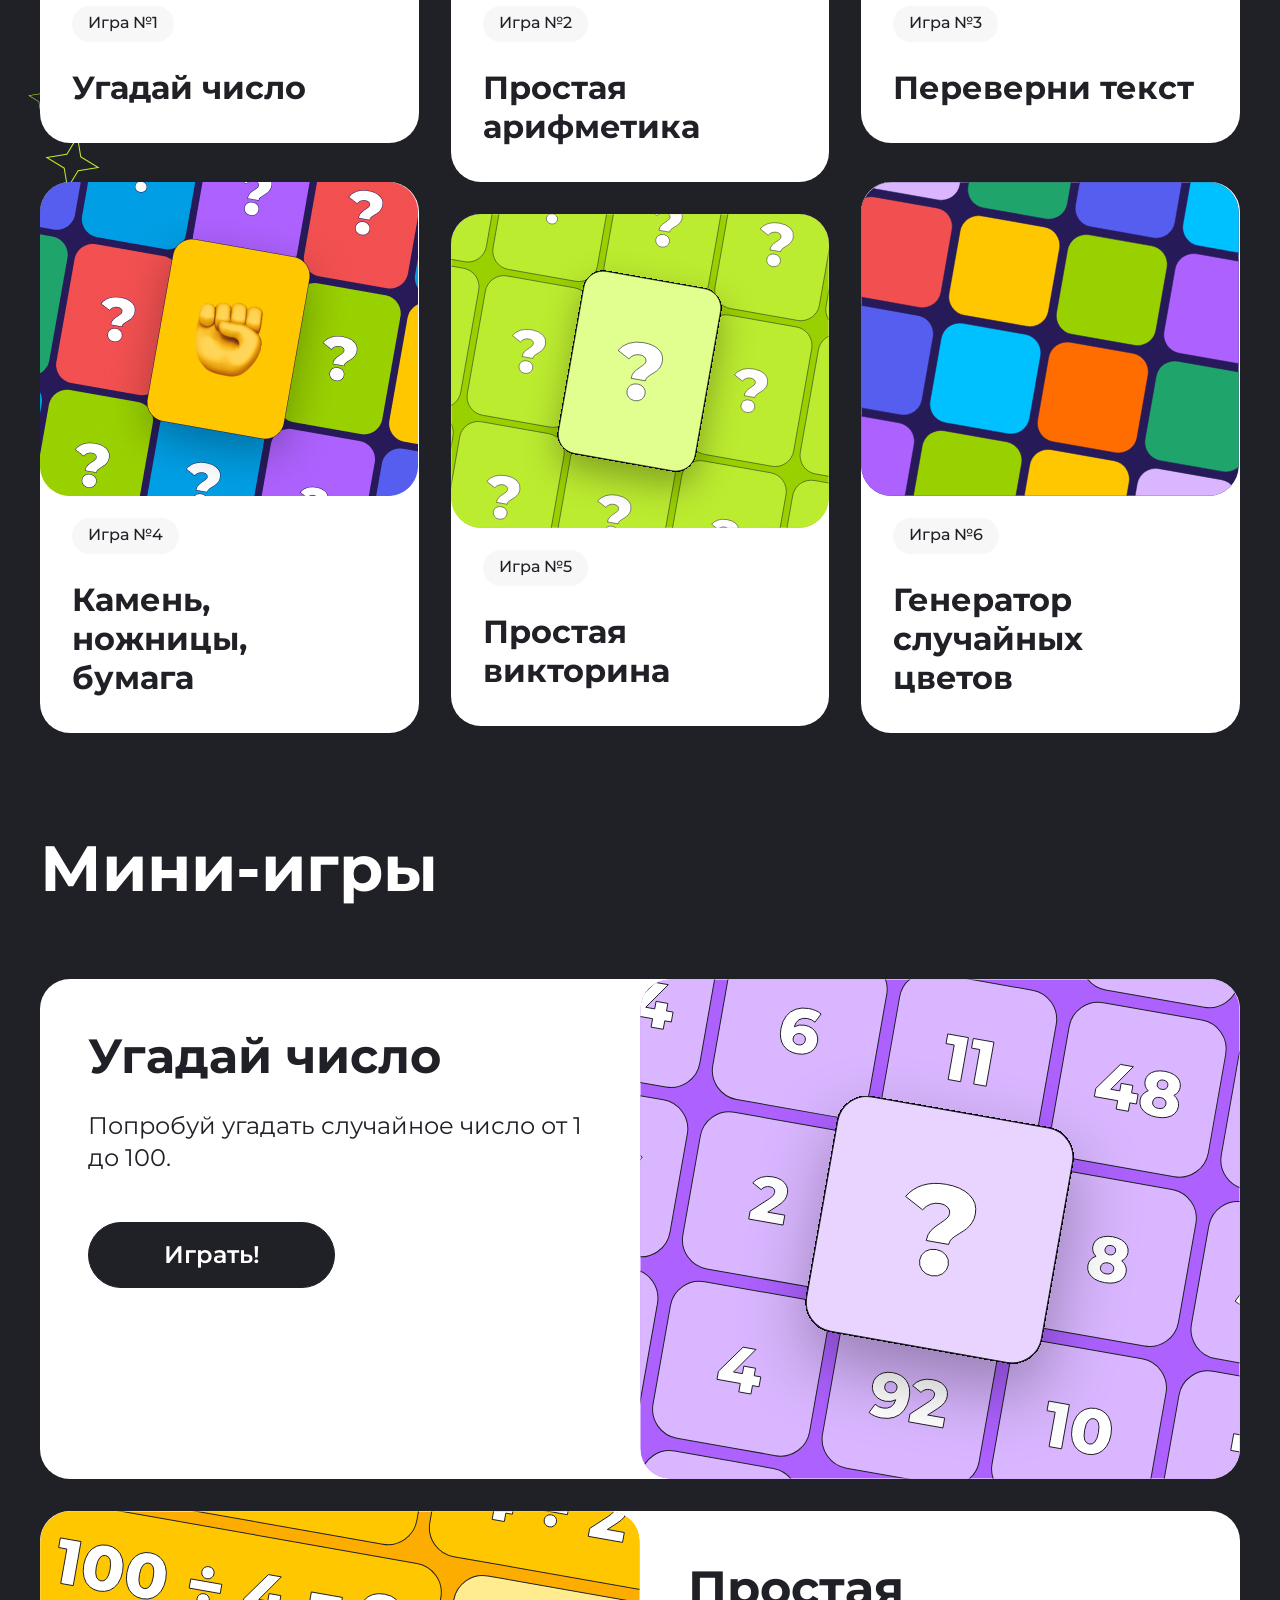
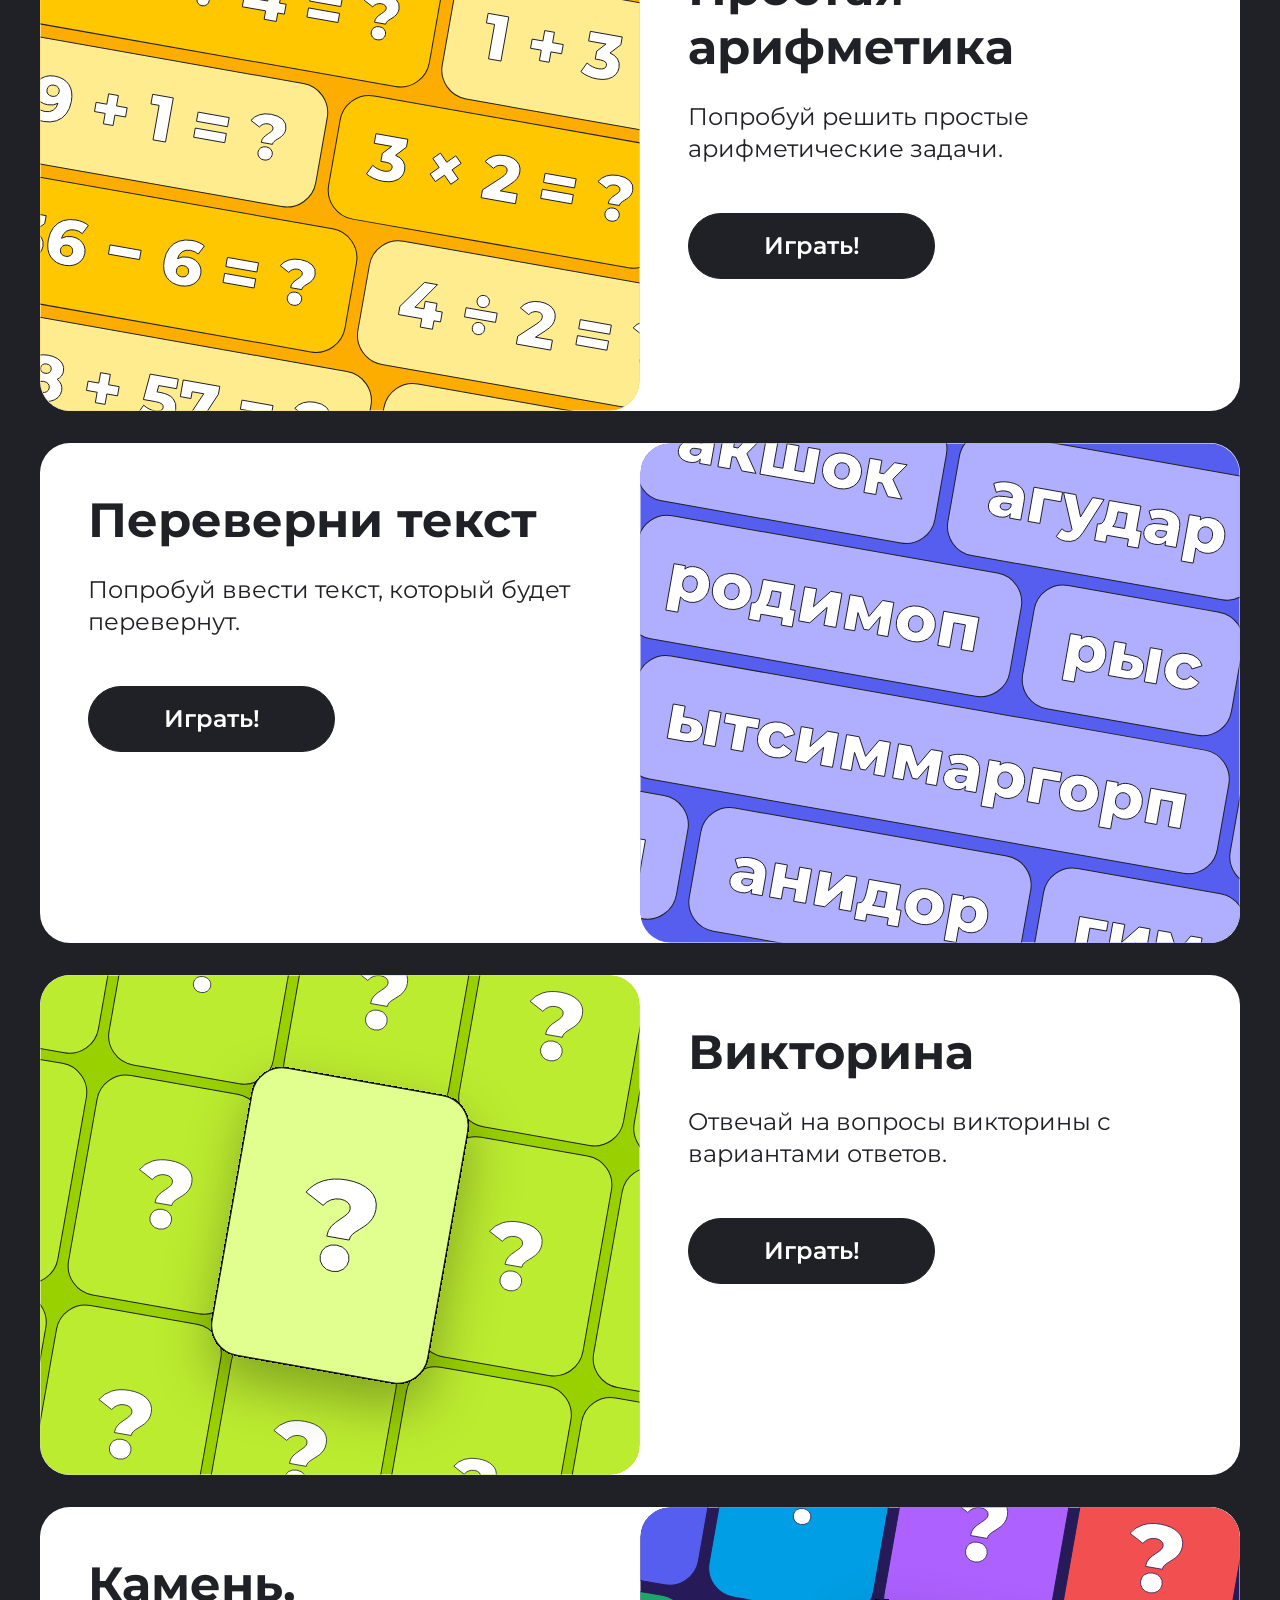
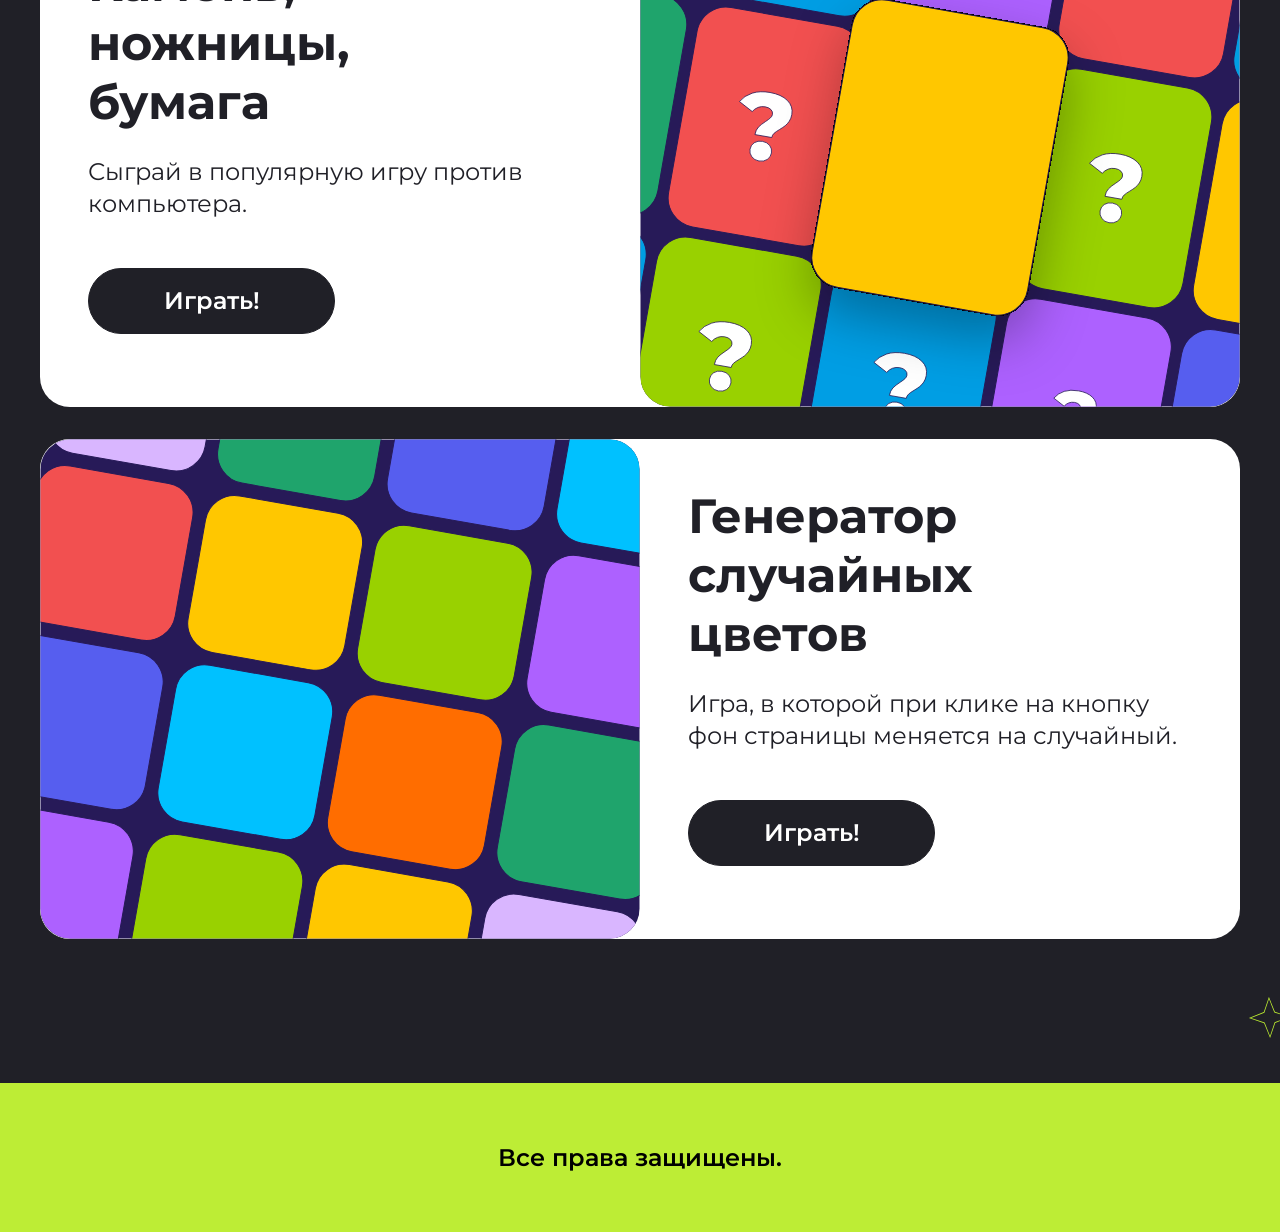
==== commit aa1724d7: "finished" ====
--- a/index.html
+++ b/index.html
@@ -112,7 +112,7 @@
                 <div class="games__item-box"> 
                     <h2 class="games__item-name">Простая арифметика</h2> 
                     <p class="games__item-desc">Попробуй решить простые арифметические задачи.</p>
-                    <a class="button games__item-button" href="#game-box">Играть!</a>
+                    <a class="button games__item-button" href="./hw6-js/game2.html">Играть!</a>
                  </div>
 
             </div>
--- a/style.css
+++ b/style.css
@@ -398,6 +398,7 @@
 .games__item-image {
   display: flex;
   max-height: 500px;
+  border-radius: 30px;
 }
 
 .footer {
@@ -425,7 +426,7 @@
   .header {
     padding-left: 16px;
     padding-right: 16px;
-    height: 700px;
+    height: 649px;
   }
   .header__bigstar {
     display: none;
@@ -440,7 +441,7 @@
     width: 39px;
     height: 41px;
     left: 304px;
-    top: 620px;
+    top: 580px;
   }
   .header__smallstar3 {
     width: 21px;
@@ -452,7 +453,7 @@
     width: 18px;
     height: 18px;
     left: 273px;
-    top: 597px;
+    top: 557px;
   }
   .menu-mobile {
     display: block;
@@ -487,7 +488,6 @@
     text-align: center;
     -moz-column-break-before: unset;
          break-before: unset;
-    padding-top: 24px;
   }
   .button {
     margin-top: 32px;
@@ -506,7 +506,9 @@
     display: none;
   }
   .games {
+    margin-top: 48px;
     margin-bottom: 49px;
+    gap: 24px;
   }
   .games-box__heading {
     font-size: 40px;
